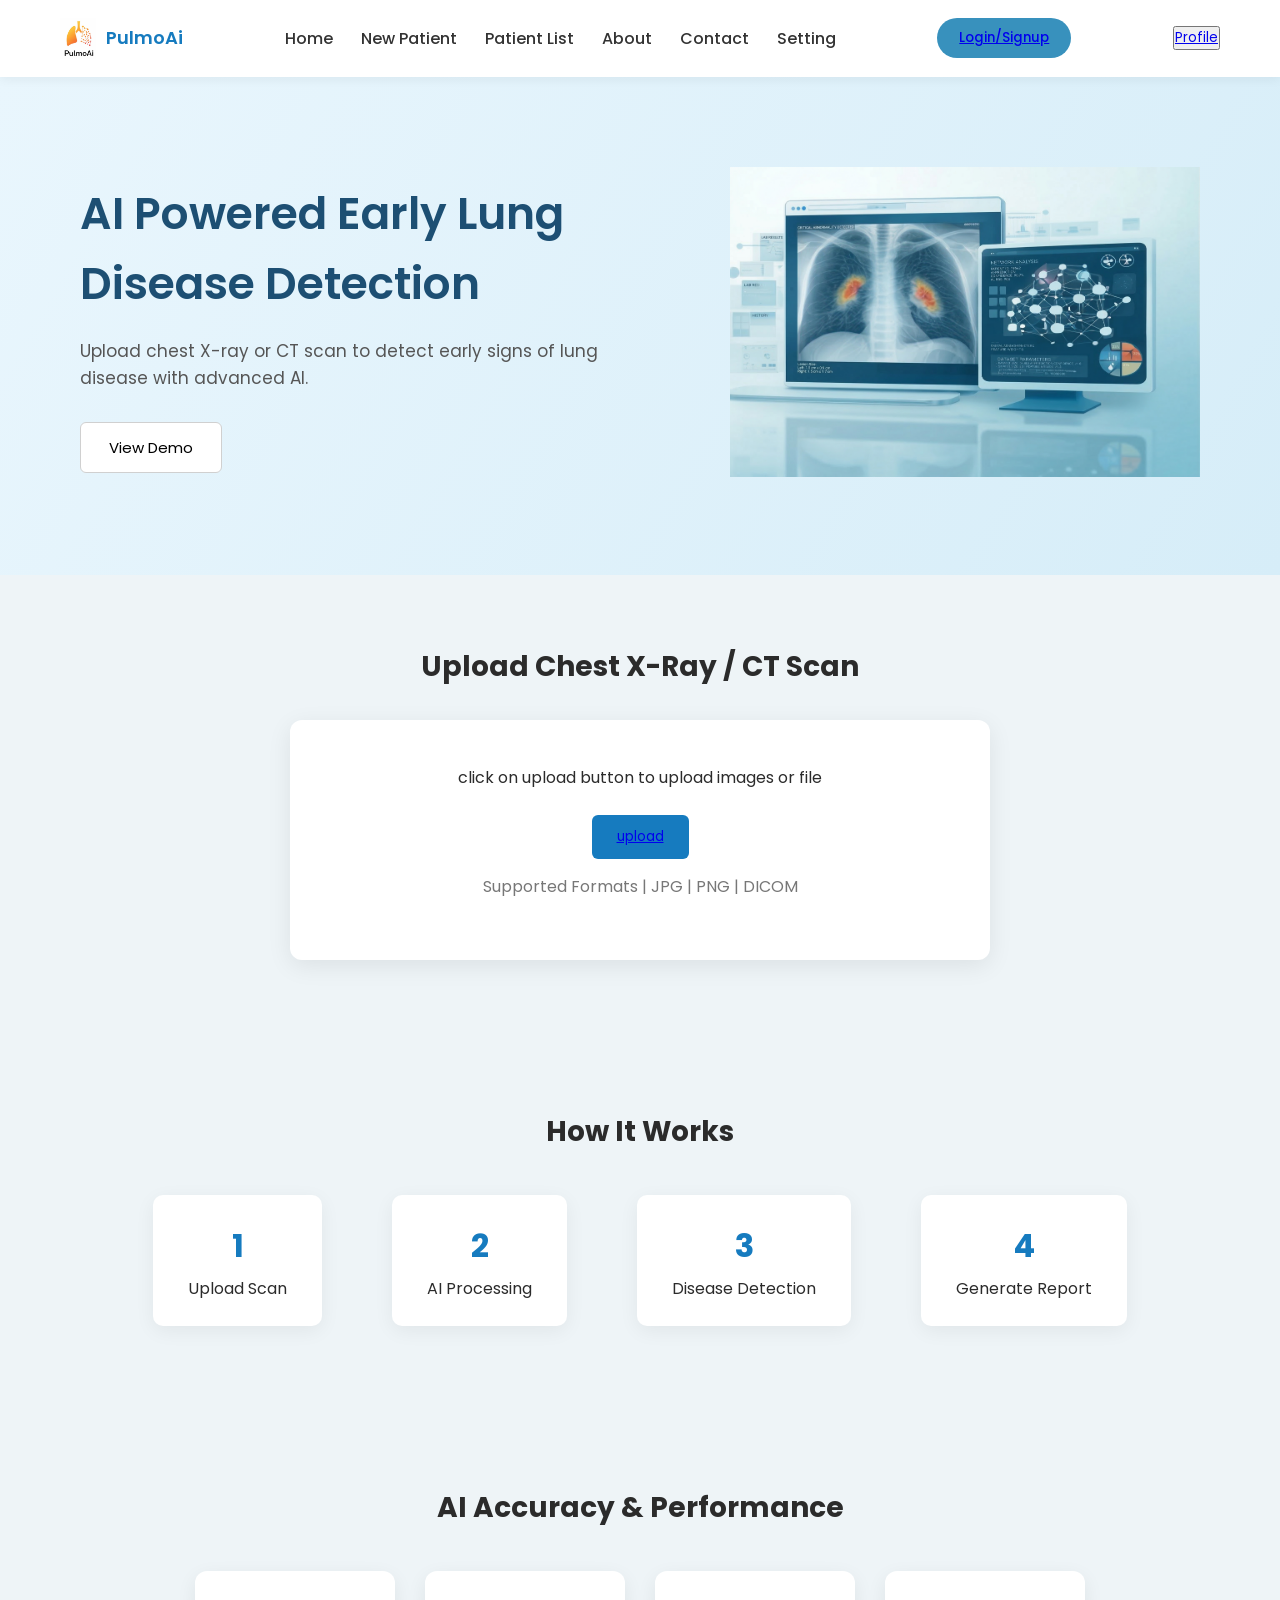
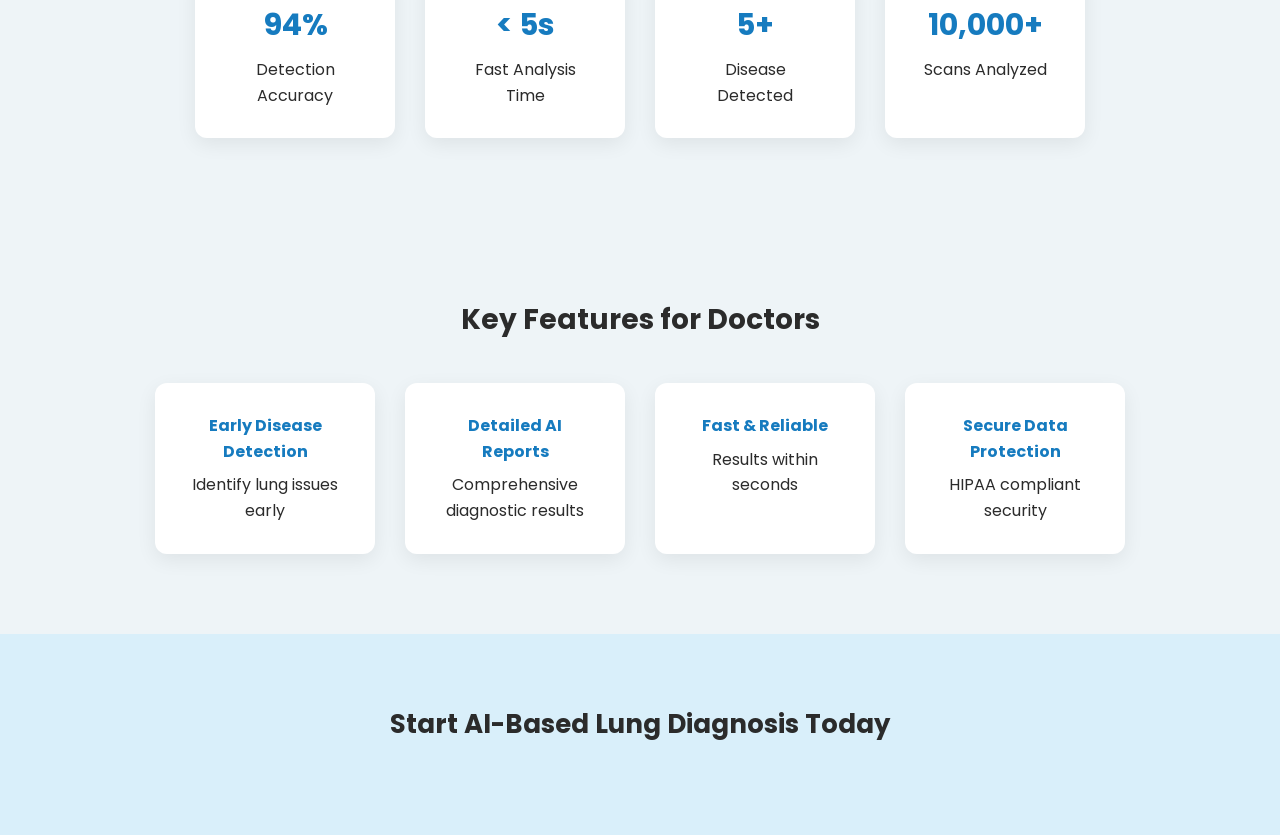
==== index.html @ f84daf81 "adding files" ====
<!DOCTYPE html>
<html lang="en">

<head>
    <meta charset="UTF-8">
    <meta name="viewport" content="width=device-width, initial-scale=1.0">
    <title>LungAI Diagnosis System</title>

    <link rel="stylesheet" href="index.css">

</head>

<body>
        <script src="index.js"></script>

    <!-- NAVBAR -->

    <header>

        <div class="nav-container">

            <div class="logo">
                <img src="logo.jpg" alt="PulmoAi">
                <span>PulmoAi</span>
            </div>

            <nav>
                <ul>
                    <li><a href="index.html">Home</a></li>
                    <li><a href="add-patient.html">New Patient</a></li>
                    <li><a href="patientlist.html">Patient List</a></li>
                    <li><a href="about.html">About</a></li>
                    <li><a href="contact.html">Contact</a></li>
                    <li><a href="settings.html">Setting</a></li>
                </ul>
            </nav>

            <button class="login-btn"><a href="login.html">Login/Signup</a></button>
            <button class="profile-btn"><a href="doctor.html">Profile</a></button>

        </div>

    </header>


    <!-- HERO SECTION -->

    <section class="hero">

        <div class="hero-text">

            <h1>AI Powered Early Lung Disease Detection</h1>

            <p>
                Upload chest X-ray or CT scan to detect early signs
                of lung disease with advanced AI.
            </p>

            <div class="hero-buttons">

                <!-- <button class="primary-btn">Upload Scan</button> -->
                <button class="secondary-btn">View Demo</button>

            </div>

        </div>

        <div class="hero-image">
            <img src="main page photo.png" alt="image">
        </div>

    </section>


    <!-- UPLOAD SECTION -->

    <section class="upload">

        <h2>Upload Chest X-Ray / CT Scan</h2>

        <div class="upload-box">

            <p> click on upload button to upload images or file </p>

            <button class="browse-btn"><a href="scan.html">upload</a></button>

            <p class="format">Supported Formats | JPG | PNG | DICOM</p>

        </div>

    </section>


    <!-- HOW IT WORKS -->

    <section class="how">

        <h2>How It Works</h2>

        <div class="steps">

            <div class="step">
                <h3>1</h3>
                <p>Upload Scan</p>
            </div>

            <div class="step">
                <h3>2</h3>
                <p>AI Processing</p>
            </div>

            <div class="step">
                <h3>3</h3>
                <p>Disease Detection</p>
            </div>

            <div class="step">
                <h3>4</h3>
                <p>Generate Report</p>
            </div>

        </div>

    </section>


    <!-- PERFORMANCE -->

    <section class="performance">

        <h2>AI Accuracy & Performance</h2>

        <div class="stats">

            <div class="card">
                <h3>94%</h3>
                <p>Detection Accuracy</p>
            </div>

            <div class="card">
                <h3>&lt; 5s</h3>
                <p>Fast Analysis Time</p>
            </div>

            <div class="card">
                <h3>5+</h3>
                <p>Disease Detected</p>
            </div>

            <div class="card">
                <h3>10,000+</h3>
                <p>Scans Analyzed</p>
            </div>

        </div>

    </section>


    <!-- FEATURES -->

    <section class="features">

        <h2>Key Features for Doctors</h2>

        <div class="feature-grid">

            <div class="feature">
                <h4>Early Disease Detection</h4>
                <p>Identify lung issues early</p>
            </div>

            <div class="feature">
                <h4>Detailed AI Reports</h4>
                <p>Comprehensive diagnostic results</p>
            </div>

            <div class="feature">
                <h4>Fast & Reliable</h4>
                <p>Results within seconds</p>
            </div>

            <div class="feature">
                <h4>Secure Data Protection</h4>
                <p>HIPAA compliant security</p>
            </div>

        </div>

    </section>



    <!-- FOOTER CTA -->

    <section class="cta">

        <h2>Start AI-Based Lung Diagnosis Today</h2>


    </section>


</body>

</html>
---- index.css ----
/* GOOGLE FONT */

@import url('https://fonts.googleapis.com/css2?family=Poppins:wght@300;400;500;600&display=swap');

* {
    margin: 0;
    padding: 0;
    box-sizing: border-box;
    font-family: 'Poppins', sans-serif;
}

body {
    background: #eef4f7;
    color: #2b2b2b;
    line-height: 1.6;
}

/* NAVBAR */

header {
    background: white;
    padding: 18px 60px;
    box-shadow: 0 3px 10px rgba(0, 0, 0, 0.05);
    position: sticky;
    top: 0;
    z-index: 100;
}

.nav-container {
    display: flex;
    align-items: center;
    justify-content: space-between;
    max-width: 1300px;
    margin: auto;
}

.logo {
    display: flex;
    align-items: center;
    gap: 10px;
    font-weight: 600;
    font-size: 18px;
    color: #167bbf;
}

.logo img {
    width: 36px;
}

nav ul {
    display: flex;
    gap: 28px;
    list-style: none;
}

nav a {
    text-decoration: none;
    color: #333;
    font-weight: 500;
    transition: 0.3s;
}

nav a:hover {
    color: #167bbf;
}

.login-btn {
    background: #3891bd;
    color: rgb(255, 255, 255);
    border: none;
    padding: 10px 22px;
    border-radius: 25px;
    font-weight: 500;
    cursor: pointer;
    transition: 0.3s;
}

.login-btn:hover {
    background: #0f6aa5;
}

.profile-btn:hover{
    background: #3891bd;
}
/* HERO SECTION */

.hero {
    display: flex;
    align-items: center;
    justify-content: space-between;
    padding: 90px 80px;
    background: linear-gradient(120deg, #e9f6fd, #d6edf8);
}

.hero-text {
    max-width: 520px;
}

.hero-text h1 {
    font-size: 44px;
    font-weight: 600;
    margin-bottom: 18px;
    color: #1d4f73;
}

.hero-text p {
    font-size: 17px;
    color: #555;
    margin-bottom: 30px;
}

.hero-buttons {
    display: flex;
    gap: 15px;
}

/* BUTTONS */

.primary-btn {
    background: #167bbf;
    color: white;
    border: none;
    padding: 13px 28px;
    border-radius: 6px;
    font-size: 15px;
    cursor: pointer;
    transition: 0.3s;
}

.primary-btn:hover {
    background: #0f6aa5;
    transform: translateY(-2px);
}

.secondary-btn {
    background: white;
    border: 1px solid #d0d0d0;
    padding: 13px 28px;
    border-radius: 6px;
    cursor: pointer;
    font-size: 15px;
    transition: 0.3s;
}

.secondary-btn:hover {
    background: #f5f5f5;
}

.hero-image img {
    width: 470px;
}

/* UPLOAD SECTION */

.upload {
    padding: 70px 20px;
    text-align: center;
}

.upload h2 {
    font-size: 28px;
    margin-bottom: 30px;
}

.upload-box {
    background: white;
    padding: 45px;
    max-width: 700px;
    margin: auto;
    border-radius: 12px;
    box-shadow: 0 6px 25px rgba(0, 0, 0, 0.08);
}

.upload-box p {
    font-size: 16px;
    margin-bottom: 15px;
}

.browse-btn {
    background: #167bbf;
    color: white;
    border: none;
    padding: 12px 25px;
    border-radius: 6px;
    cursor: pointer;
    margin-top: 10px;
}

.format {
    margin-top: 15px;
    font-size: 14px;
    color: #777;
}

/* HOW IT WORKS */

.how {
    padding: 80px 20px;
    text-align: center;
}

.how h2 {
    font-size: 28px;
    margin-bottom: 40px;
}

.steps {
    display: flex;
    justify-content: center;
    gap: 70px;
    flex-wrap: wrap;
}

.step {
    background: white;
    padding: 25px 35px;
    border-radius: 10px;
    box-shadow: 0 5px 20px rgba(0, 0, 0, 0.06);
}

.step h3 {
    font-size: 32px;
    color: #167bbf;
    margin-bottom: 5px;
}

/* PERFORMANCE */

.performance {
    padding: 80px 20px;
    text-align: center;
}

.performance h2 {
    font-size: 28px;
    margin-bottom: 40px;
}

.stats {
    display: flex;
    justify-content: center;
    gap: 30px;
    flex-wrap: wrap;
}

.card {
    background: white;
    padding: 30px;
    width: 200px;
    border-radius: 12px;
    box-shadow: 0 6px 20px rgba(0, 0, 0, 0.07);
    transition: 0.3s;
}

.card:hover {
    transform: translateY(-5px);
}

.card h3 {
    font-size: 30px;
    color: #167bbf;
    margin-bottom: 8px;
}

/* FEATURES */

.features {
    padding: 80px 20px;
    text-align: center;
}

.features h2 {
    font-size: 28px;
    margin-bottom: 40px;
}

.feature-grid {
    display: flex;
    justify-content: center;
    gap: 30px;
    flex-wrap: wrap;
}

.feature {
    background: white;
    padding: 30px;
    width: 220px;
    border-radius: 12px;
    box-shadow: 0 6px 20px rgba(0, 0, 0, 0.07);
    transition: 0.3s;
}

.feature:hover {
    transform: translateY(-6px);
}

.feature h4 {
    margin-bottom: 8px;
    color: #167bbf;
}

/* PREVIEW */

.preview {
    padding: 80px 20px;
    text-align: center;
}

.preview h2 {
    margin-bottom: 40px;
}

.preview-container {
    display: flex;
    align-items: center;
    justify-content: center;
    gap: 40px;
    flex-wrap: wrap;
}

.preview img {
    width: 420px;
    border-radius: 10px;
    box-shadow: 0 8px 25px rgba(0, 0, 0, 0.15);
}

.preview-box {
    background: white;
    padding: 35px;
    border-radius: 12px;
    box-shadow: 0 6px 20px rgba(0, 0, 0, 0.08);
}

.preview-box h3 {
    margin-bottom: 20px;
}

/* CTA */

.cta {
    background: #d9effa;
    padding: 70px 20px;
    text-align: center;
}

.cta h2 {
    margin-bottom: 20px;
    font-size: 26px;
}

.cta button {
    margin: 10px;
}

/* RESPONSIVE */

@media(max-width:900px) {

    .hero {
        flex-direction: column;
        text-align: center;
    }

    .hero-image img {
        margin-top: 30px;
        width: 350px;
    }

    nav {
        display: none;
    }

}
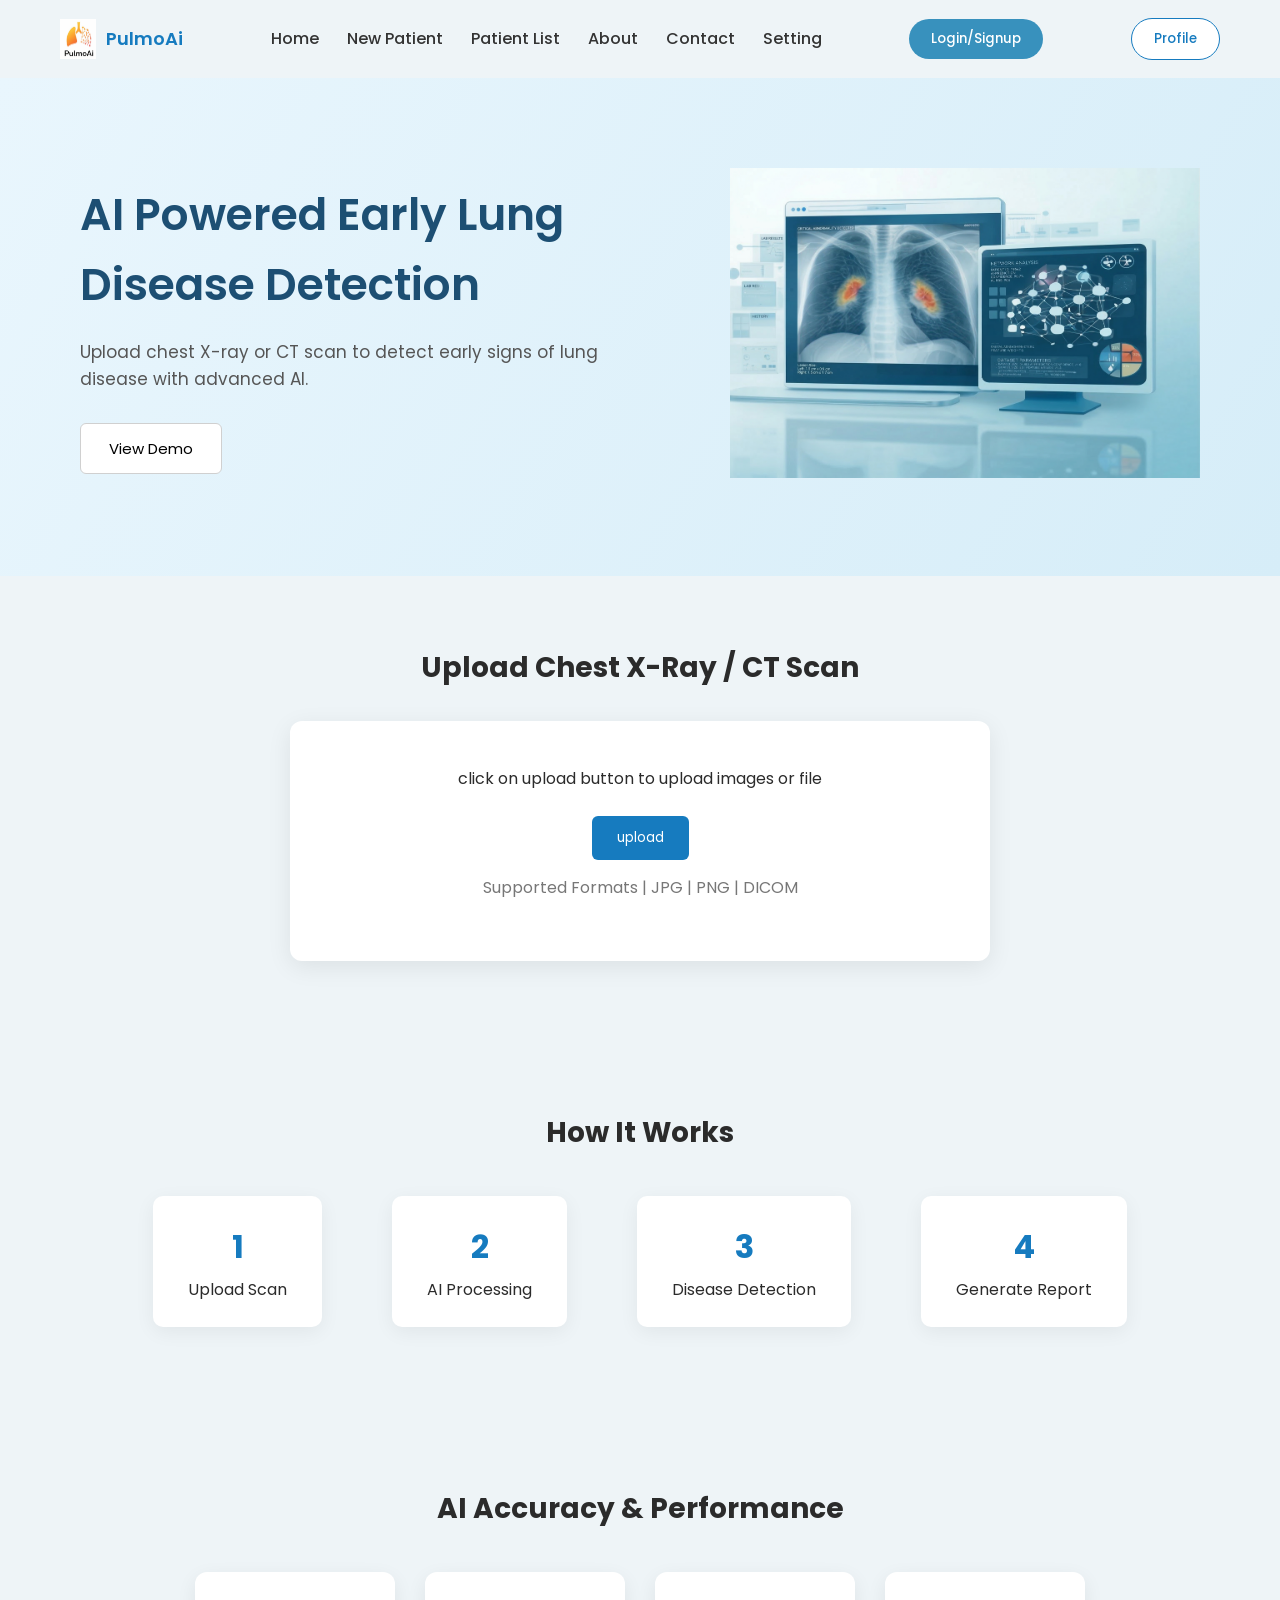
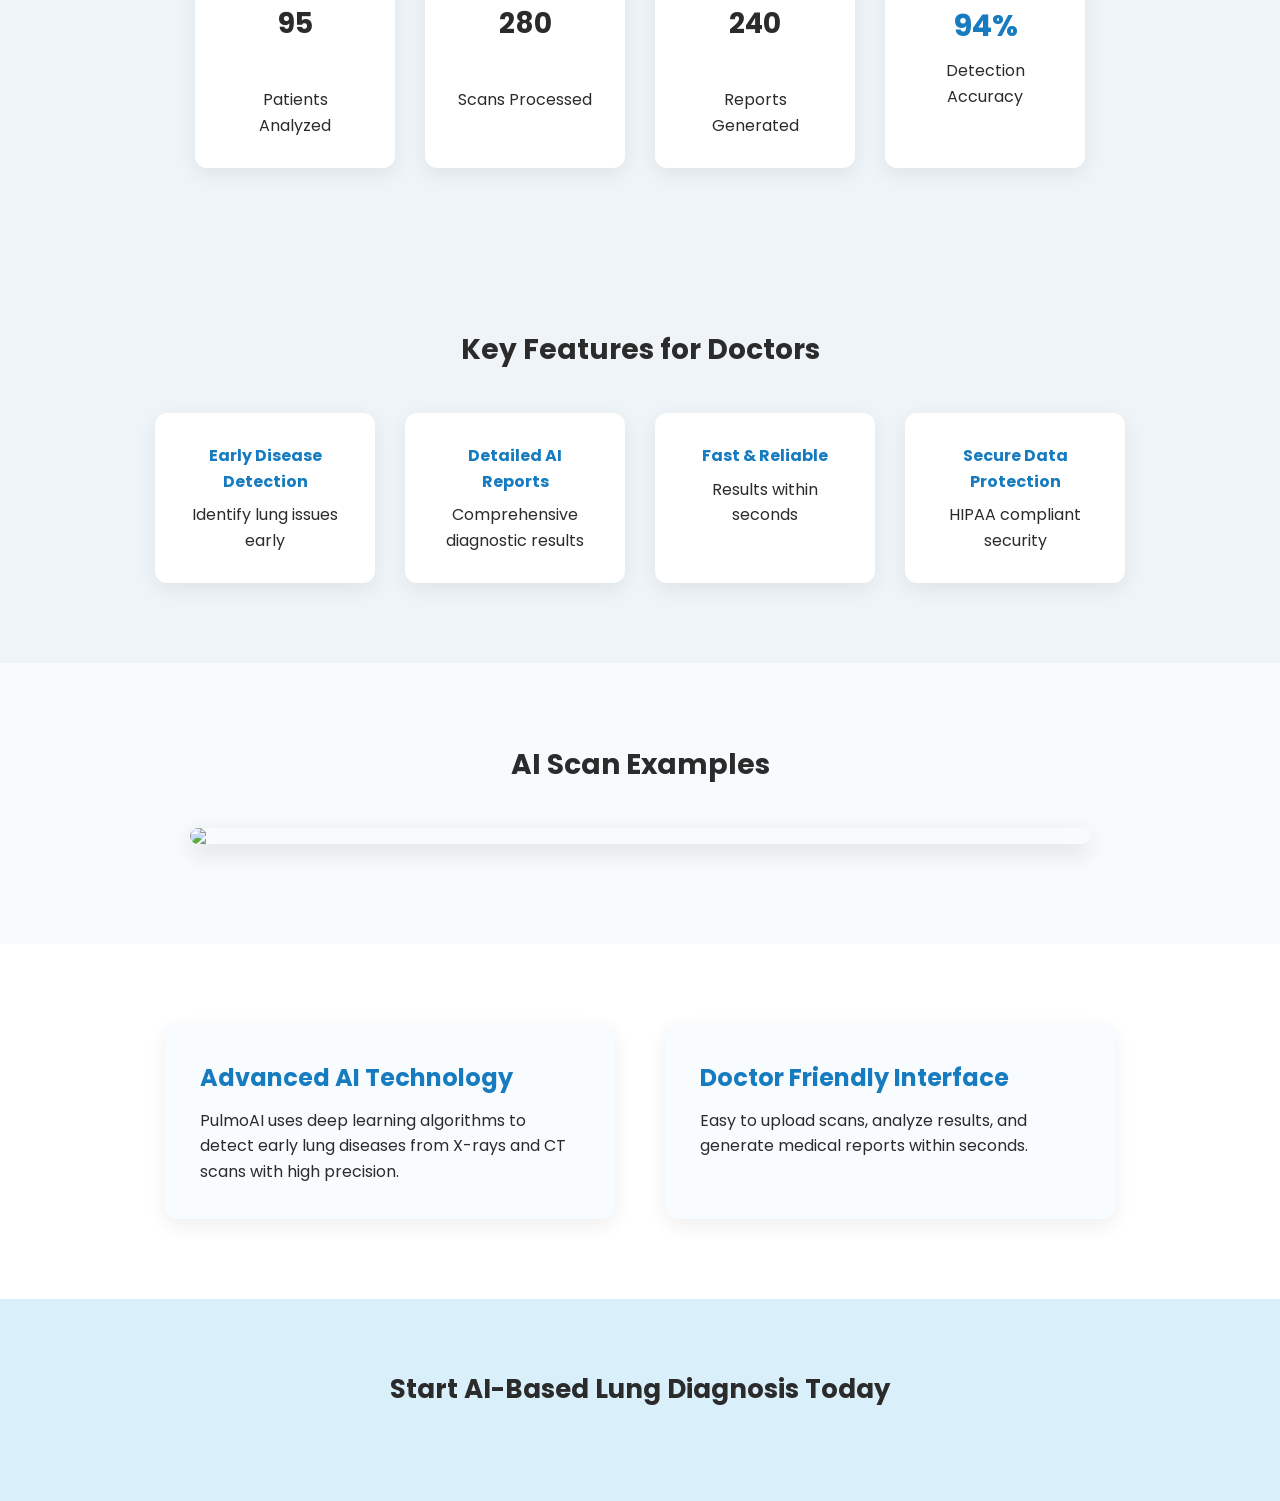
==== commit 108c1853: "aded js" ====
--- a/index.html
+++ b/index.html
@@ -7,11 +7,9 @@
     <title>LungAI Diagnosis System</title>
 
     <link rel="stylesheet" href="index.css">
-
 </head>
 
 <body>
-        <script src="index.js"></script>
 
     <!-- NAVBAR -->
 
@@ -57,10 +55,7 @@
             </p>
 
             <div class="hero-buttons">
-
-                <!-- <button class="primary-btn">Upload Scan</button> -->
                 <button class="secondary-btn">View Demo</button>
-
             </div>
 
         </div>
@@ -124,34 +119,34 @@
     </section>
 
 
-    <!-- PERFORMANCE -->
+    <!-- PERFORMANCE (COUNTERS ADDED) -->
 
     <section class="performance">
 
         <h2>AI Accuracy & Performance</h2>
 
         <div class="stats">
+
+            <div class="card">
+                <h2 id="patients">0</h2>
+                <p>Patients Analyzed</p>
+            </div>
+
+            <div class="card">
+                <h2 id="scans">0</h2>
+                <p>Scans Processed</p>
+            </div>
+
+            <div class="card">
+                <h2 id="reports">0</h2>
+                <p>Reports Generated</p>
+            </div>
 
             <div class="card">
                 <h3>94%</h3>
                 <p>Detection Accuracy</p>
             </div>
 
-            <div class="card">
-                <h3>&lt; 5s</h3>
-                <p>Fast Analysis Time</p>
-            </div>
-
-            <div class="card">
-                <h3>5+</h3>
-                <p>Disease Detected</p>
-            </div>
-
-            <div class="card">
-                <h3>10,000+</h3>
-                <p>Scans Analyzed</p>
-            </div>
-
         </div>
 
     </section>
@@ -165,22 +160,22 @@
 
         <div class="feature-grid">
 
-            <div class="feature">
+            <div class="feature reveal">
                 <h4>Early Disease Detection</h4>
                 <p>Identify lung issues early</p>
             </div>
 
-            <div class="feature">
+            <div class="feature reveal">
                 <h4>Detailed AI Reports</h4>
                 <p>Comprehensive diagnostic results</p>
             </div>
 
-            <div class="feature">
+            <div class="feature reveal">
                 <h4>Fast & Reliable</h4>
                 <p>Results within seconds</p>
             </div>
 
-            <div class="feature">
+            <div class="feature reveal">
                 <h4>Secure Data Protection</h4>
                 <p>HIPAA compliant security</p>
             </div>
@@ -190,6 +185,45 @@
     </section>
 
 
+    <!-- IMAGE SLIDER -->
+
+    <section class="slider">
+
+        <h2>AI Scan Examples</h2>
+
+        <div class="slider-container">
+
+            <img class="slide" src="img1.jpg">
+            <img class="slide" src="img2.jpg">
+            <img class="slide" src="img3.jpg">
+
+        </div>
+
+    </section>
+
+
+    <!-- SCROLL ANIMATION SECTION -->
+
+    <section class="info-section">
+
+        <div class="reveal">
+            <h2>Advanced AI Technology</h2>
+            <p>
+                PulmoAI uses deep learning algorithms to detect early lung diseases
+                from X-rays and CT scans with high precision.
+            </p>
+        </div>
+
+        <div class="reveal">
+            <h2>Doctor Friendly Interface</h2>
+            <p>
+                Easy to upload scans, analyze results, and generate medical reports
+                within seconds.
+            </p>
+        </div>
+
+    </section>
+
 
     <!-- FOOTER CTA -->
 
@@ -197,9 +231,12 @@
 
         <h2>Start AI-Based Lung Diagnosis Today</h2>
 
-
-    </section>
-
+    </section>
+
+
+    <!-- JAVASCRIPT -->
+
+    <script src="index.js"></script>
 
 </body>
 
--- a/index.css
+++ b/index.css
@@ -370,4 +370,123 @@
         display: none;
     }
 
+}
+
+/* ========================= */
+/* ADDITIONAL CSS (DO NOT REMOVE OLD CSS) */
+/* ========================= */
+
+/* BUTTON LINK FIX */
+
+button a{
+    text-decoration: none;
+    color: inherit;
+}
+
+/* PROFILE BUTTON */
+
+.profile-btn{
+    background: white;
+    border: 1px solid #167bbf;
+    padding: 10px 22px;
+    border-radius: 25px;
+    font-weight: 500;
+    cursor: pointer;
+    transition: 0.3s;
+}
+
+.profile-btn a{
+    color:#167bbf;
+}
+
+.profile-btn:hover{
+    background:#3891bd;
+}
+
+.profile-btn:hover a{
+    color:white;
+}
+
+/* ========================= */
+/* IMAGE SLIDER SECTION */
+/* ========================= */
+
+.slider{
+    padding:80px 20px;
+    text-align:center;
+    background:#f7fbfe;
+}
+
+.slider h2{
+    font-size:28px;
+    margin-bottom:40px;
+}
+
+.slider-container{
+    max-width:900px;
+    margin:auto;
+    position:relative;
+}
+
+.slide{
+    width:100%;
+    max-height:420px;
+    object-fit:cover;
+    border-radius:12px;
+    box-shadow:0 8px 25px rgba(0,0,0,0.12);
+    margin-bottom:20px;
+}
+
+/* ========================= */
+/* INFO SECTION */
+/* ========================= */
+
+.info-section{
+    padding:80px 20px;
+    background:white;
+    display:flex;
+    justify-content:center;
+    gap:50px;
+    flex-wrap:wrap;
+}
+
+.info-section div{
+    max-width:450px;
+    background:#f9fcff;
+    padding:35px;
+    border-radius:12px;
+    box-shadow:0 6px 20px rgba(0,0,0,0.07);
+}
+
+.info-section h2{
+    color:#167bbf;
+    margin-bottom:10px;
+}
+
+/* ========================= */
+/* SCROLL REVEAL ANIMATION */
+/* ========================= */
+
+.reveal{
+    opacity:0;
+    transform:translateY(40px);
+    transition:0.6s ease;
+}
+
+.reveal.active{
+    opacity:1;
+    transform:translateY(0);
+}
+
+/* ========================= */
+/* RESPONSIVE IMPROVEMENT */
+/* ========================= */
+
+@media(max-width:900px){
+
+    .info-section{
+        flex-direction:column;
+        align-items:center;
+    }
+
 }
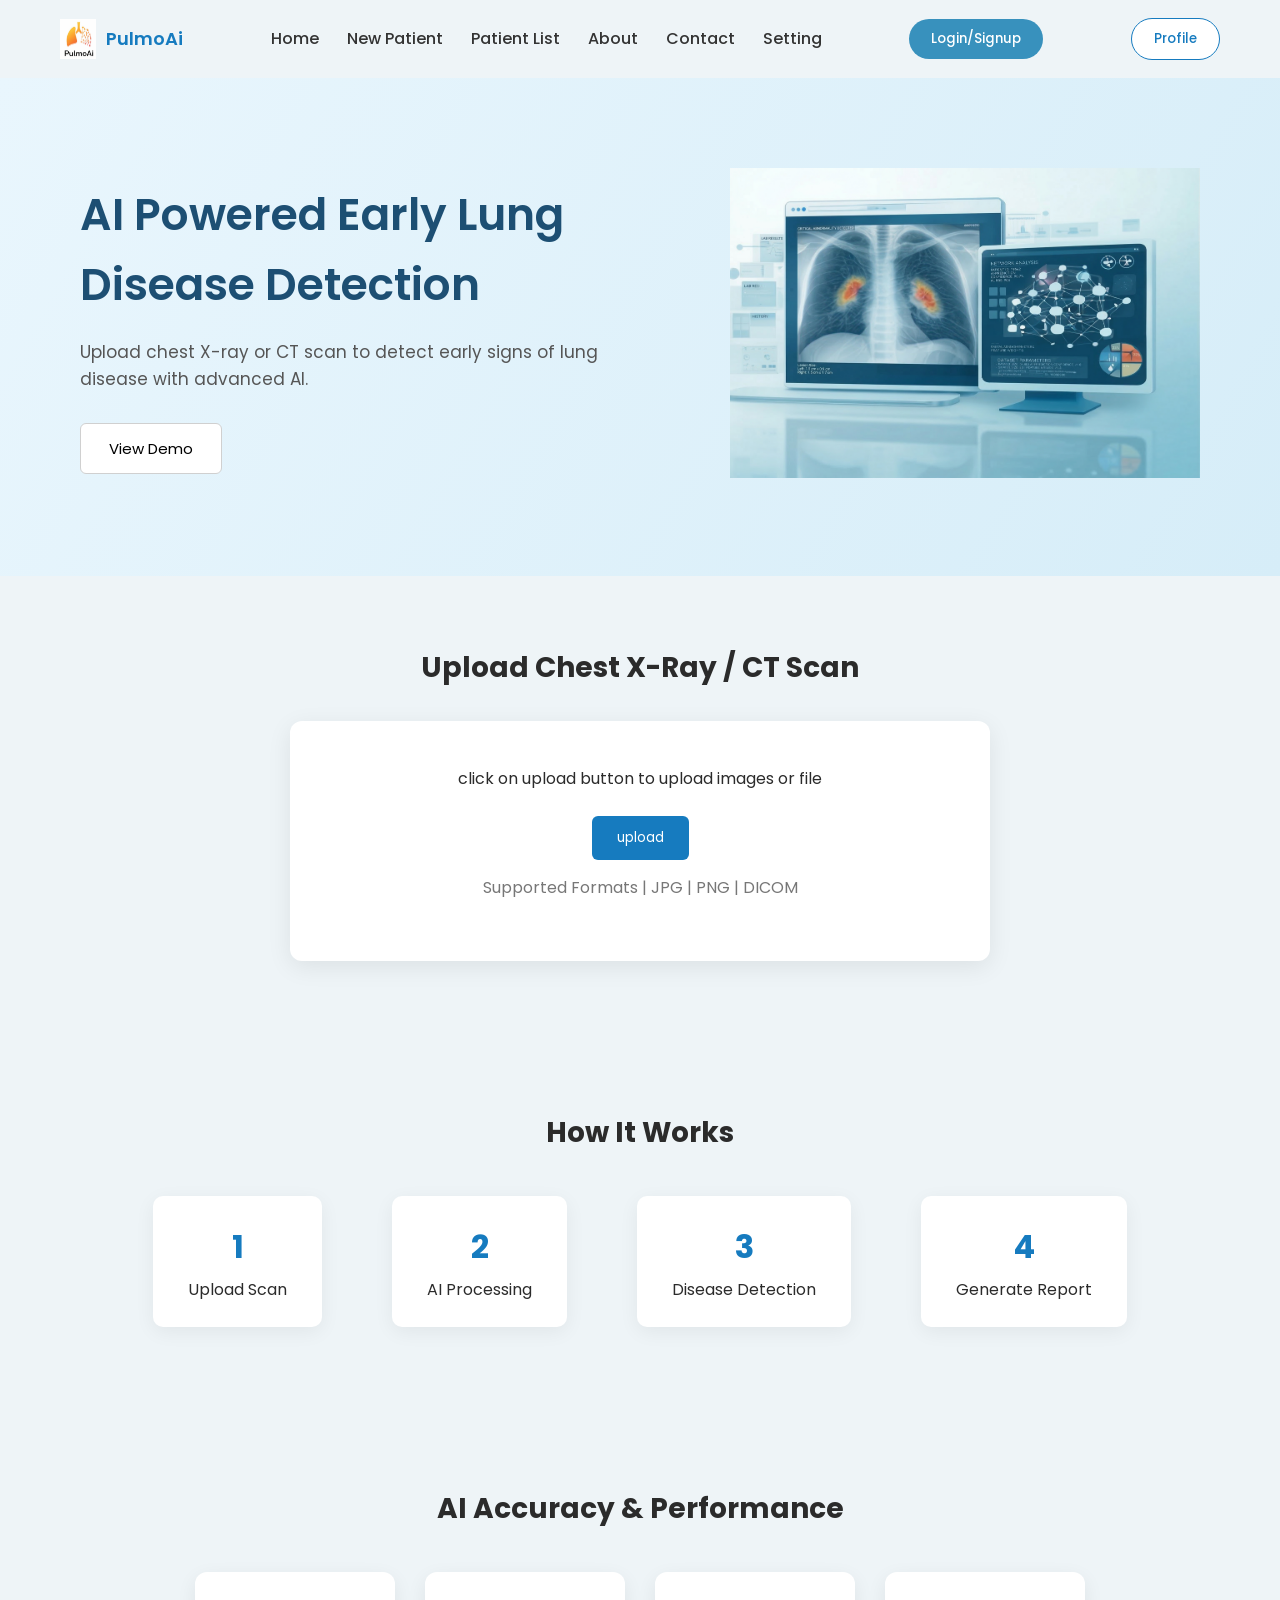
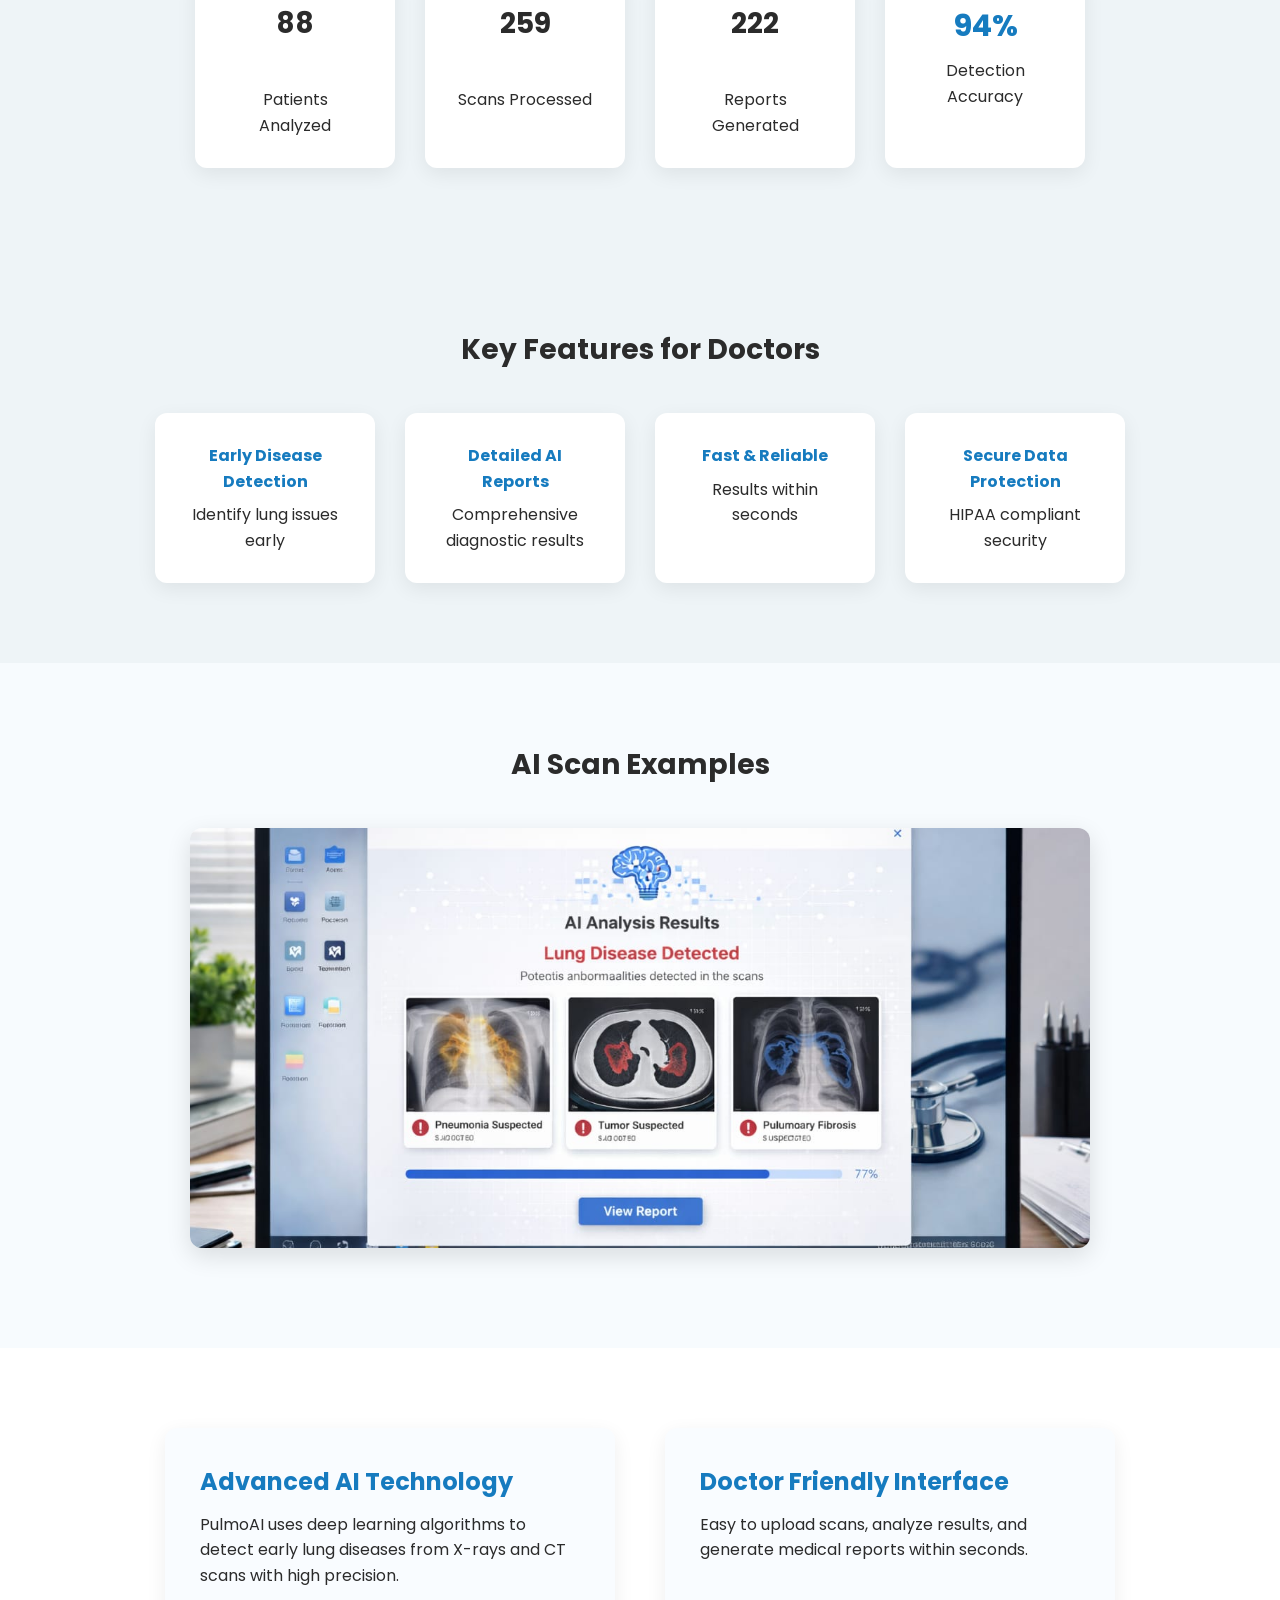
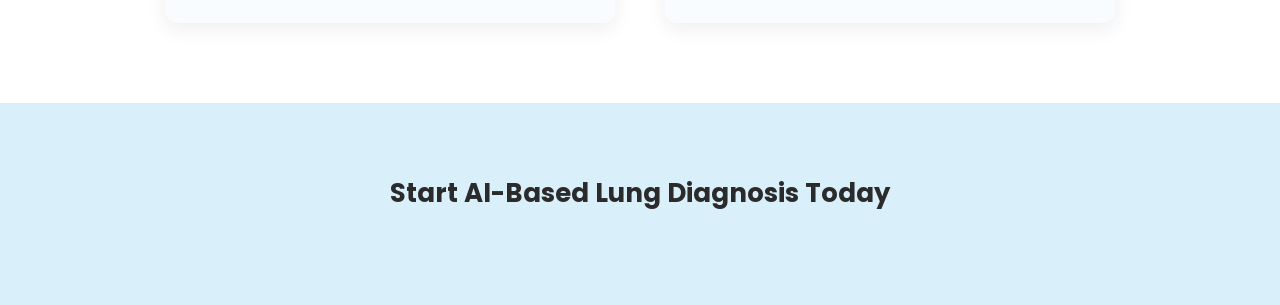
==== commit 98e26c9b: "some editing" ====
--- a/index.html
+++ b/index.html
@@ -193,9 +193,9 @@
 
         <div class="slider-container">
 
-            <img class="slide" src="img1.jpg">
-            <img class="slide" src="img2.jpg">
-            <img class="slide" src="img3.jpg">
+            <img class="slide" src="WhatsApp Image 2026-03-16 at 09.39.35.jpeg">
+            <img class="slide" src="WhatsApp Image 2026-03-16 at 09.39.36 (1).jpeg">
+            <img class="slide" src="WhatsApp Image 2026-03-16 at 09.39.36.jpeg">
 
         </div>
 
--- a/index.css
+++ b/index.css
@@ -79,9 +79,10 @@
     background: #0f6aa5;
 }
 
-.profile-btn:hover{
+.profile-btn:hover {
     background: #3891bd;
 }
+
 /* HERO SECTION */
 
 .hero {
@@ -378,14 +379,14 @@
 
 /* BUTTON LINK FIX */
 
-button a{
+button a {
     text-decoration: none;
     color: inherit;
 }
 
 /* PROFILE BUTTON */
 
-.profile-btn{
+.profile-btn {
     background: white;
     border: 1px solid #167bbf;
     padding: 10px 22px;
@@ -395,98 +396,98 @@
     transition: 0.3s;
 }
 
-.profile-btn a{
-    color:#167bbf;
-}
-
-.profile-btn:hover{
-    background:#3891bd;
-}
-
-.profile-btn:hover a{
-    color:white;
+.profile-btn a {
+    color: #167bbf;
+}
+
+.profile-btn:hover {
+    background: #3891bd;
+}
+
+.profile-btn:hover a {
+    color: white;
 }
 
 /* ========================= */
 /* IMAGE SLIDER SECTION */
 /* ========================= */
 
-.slider{
-    padding:80px 20px;
-    text-align:center;
-    background:#f7fbfe;
-}
-
-.slider h2{
-    font-size:28px;
-    margin-bottom:40px;
-}
-
-.slider-container{
-    max-width:900px;
-    margin:auto;
-    position:relative;
-}
-
-.slide{
-    width:100%;
-    max-height:420px;
-    object-fit:cover;
-    border-radius:12px;
-    box-shadow:0 8px 25px rgba(0,0,0,0.12);
-    margin-bottom:20px;
+.slider {
+    padding: 80px 20px;
+    text-align: center;
+    background: #f7fbfe;
+}
+
+.slider h2 {
+    font-size: 28px;
+    margin-bottom: 40px;
+}
+
+.slider-container {
+    max-width: 900px;
+    margin: auto;
+    position: relative;
+}
+
+.slide {
+    width: 100%;
+    max-height: 420px;
+    object-fit: cover;
+    border-radius: 12px;
+    box-shadow: 0 8px 25px rgba(0, 0, 0, 0.12);
+    margin-bottom: 20px;
 }
 
 /* ========================= */
 /* INFO SECTION */
 /* ========================= */
 
-.info-section{
-    padding:80px 20px;
-    background:white;
-    display:flex;
-    justify-content:center;
-    gap:50px;
-    flex-wrap:wrap;
-}
-
-.info-section div{
-    max-width:450px;
-    background:#f9fcff;
-    padding:35px;
-    border-radius:12px;
-    box-shadow:0 6px 20px rgba(0,0,0,0.07);
-}
-
-.info-section h2{
-    color:#167bbf;
-    margin-bottom:10px;
+.info-section {
+    padding: 80px 20px;
+    background: white;
+    display: flex;
+    justify-content: center;
+    gap: 50px;
+    flex-wrap: wrap;
+}
+
+.info-section div {
+    max-width: 450px;
+    background: #f9fcff;
+    padding: 35px;
+    border-radius: 12px;
+    box-shadow: 0 6px 20px rgba(0, 0, 0, 0.07);
+}
+
+.info-section h2 {
+    color: #167bbf;
+    margin-bottom: 10px;
 }
 
 /* ========================= */
 /* SCROLL REVEAL ANIMATION */
 /* ========================= */
 
-.reveal{
-    opacity:0;
-    transform:translateY(40px);
-    transition:0.6s ease;
-}
-
-.reveal.active{
-    opacity:1;
-    transform:translateY(0);
+.reveal {
+    opacity: 0;
+    transform: translateY(40px);
+    transition: 0.6s ease;
+}
+
+.reveal.active {
+    opacity: 1;
+    transform: translateY(0);
 }
 
 /* ========================= */
 /* RESPONSIVE IMPROVEMENT */
 /* ========================= */
 
-@media(max-width:900px){
-
-    .info-section{
-        flex-direction:column;
-        align-items:center;
+@media(max-width:900px) {
+
+    .info-section {
+        flex-direction: column;
+        align-items: center;
     }
 
 }
